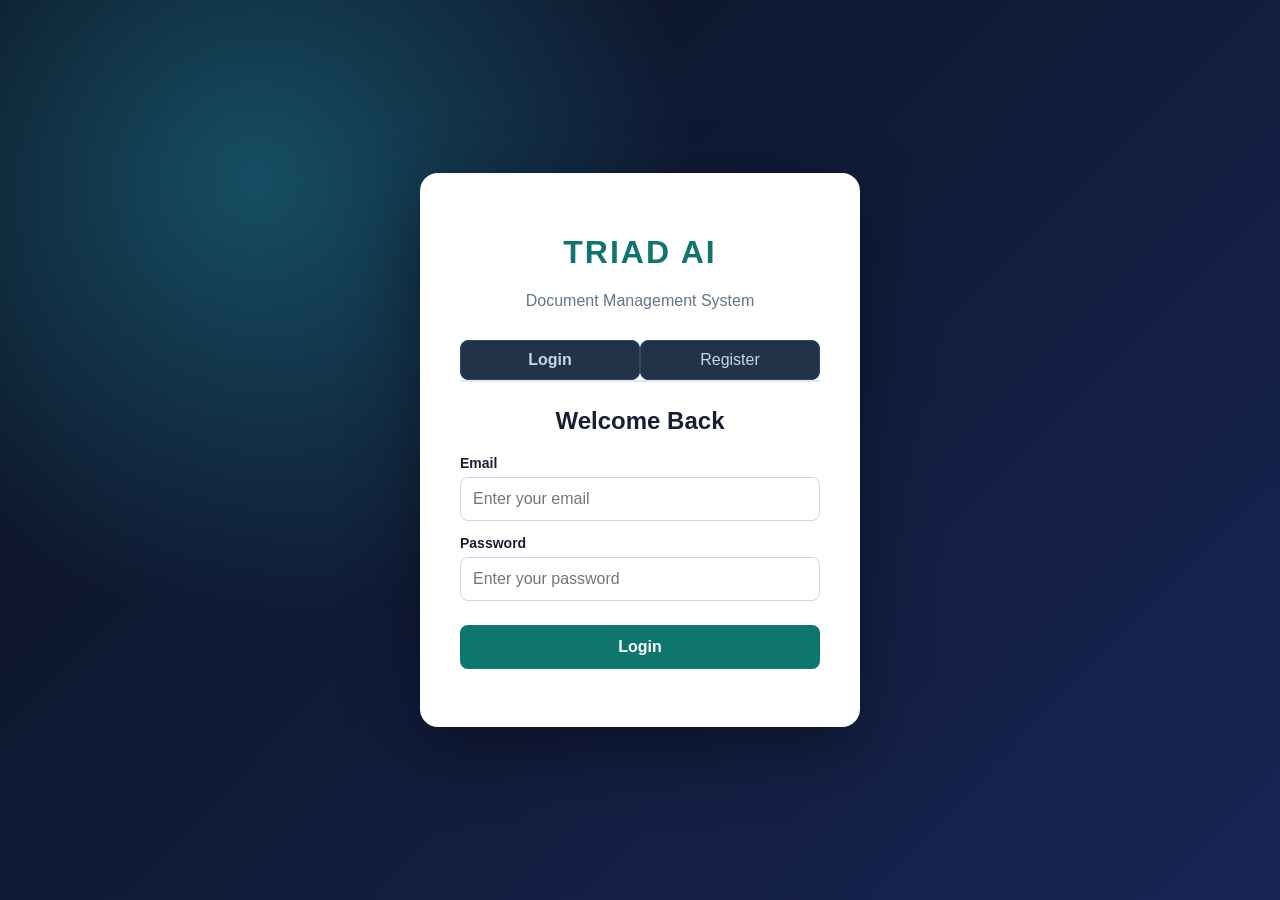
==== frontend/index.html @ d1b76850 "Initial commit - TRIAD AI Document Management System" ====
<!DOCTYPE html>
<html lang="en">
<head>
    <meta charset="UTF-8">
    <meta name="viewport" content="width=device-width, initial-scale=1.0">
    <title>TRIAD AI | Document Management System</title>
    <link rel="stylesheet" href="style.css">
</head>
<body>
    <main class="auth-container">
        <div class="auth-card">
            <div class="brand">
                <h1>TRIAD AI</h1>
                <p>Document Management System</p>
            </div>

            <div class="tabs">
                <button id="loginTab" class="active"
                    onclick="showLogin()">Login</button>
                <button id="registerTab"
                    onclick="showRegister()">Register</button>
            </div>

            <form id="loginForm">
                <h2>Welcome Back</h2>

                <label for="loginEmail">Email</label>
                <input type="email" id="loginEmail"
                    placeholder="Enter your email" required>

                <label for="loginPassword">Password</label>
                <input type="password" id="loginPassword"
                    placeholder="Enter your password" required>

                <button type="submit" class="primary-btn">
                    Login
                </button>
            </form>

            <form id="registerForm" style="display: none;">
                <h2>Create Account</h2>

                <label for="registerUsername">Username</label>
                <input type="text" id="registerUsername"
                    placeholder="Enter username" required>

                <label for="registerEmail">Email</label>
                <input type="email" id="registerEmail"
                    placeholder="Enter email" required>

                <label for="registerPassword">Password</label>
                <input type="password" id="registerPassword"
                    placeholder="Create password" required>

                <label for="registerDivision">Division</label>
                <select id="registerDivision" required>
                    <option value="">Select division</option>
                    <option value="IT">IT</option>
                    <option value="HR">HR</option>
                    <option value="Finance">Finance</option>
                    <option value="Operations">Operations</option>
                </select>

                <button type="submit" class="primary-btn">
                    Register
                </button>
            </form>

            <p id="message" role="status" aria-live="polite"></p>
        </div>
    </main>

    <script src="config.js"></script>
<script src="script.js"></script>
</body>
</html>
---- frontend/style.css ----
:root{--bg:#0b1220;--sidebar:#0f172a;--surface:#151f30;--border:#29374b;--text:#f1f5f9;--muted:#94a3b8;--teal:#2dd4bf}
*{box-sizing:border-box}body{margin:0;min-height:100vh;background:var(--bg);color:var(--text);font-family:'Segoe UI',Arial,sans-serif}button,input,select{font:inherit}button{cursor:pointer}button:disabled{opacity:.55;cursor:not-allowed}button:focus-visible,input:focus-visible,select:focus-visible{outline:2px solid var(--teal);outline-offset:2px}
/* Login/register compatibility */
.auth-container{min-height:100vh;display:flex;justify-content:center;align-items:center;padding:24px;background:radial-gradient(circle at 20% 20%,#164e63,transparent 35%),linear-gradient(135deg,#0b1220,#172554)}.auth-card{width:100%;max-width:440px;background:white;color:#172033;padding:40px;border-radius:18px;box-shadow:0 24px 70px #0006}.brand{text-align:center;margin-bottom:30px}.brand h1{color:#0f766e;font-size:32px;letter-spacing:2px}.brand p{color:#64748b}.tabs{display:flex;border-bottom:2px solid #e2e8f0;margin-bottom:25px}.tabs button{flex:1;padding:12px;border:0;background:transparent;color:#64748b}.tabs button.active{color:#0f766e;border-bottom:3px solid #0f766e;font-weight:700}.auth-card h2{text-align:center}.auth-card label{display:block;font-weight:600;font-size:14px;margin:14px 0 6px}.auth-card input,.auth-card select{width:100%;padding:12px;border:1px solid #cbd5e1;border-radius:8px;background:white;color:#172033}.primary-btn{width:100%;margin-top:24px;padding:13px;border:0;border-radius:8px;background:#0f766e;color:white;font-weight:700}#message{text-align:center;margin-top:18px}
.workspace{display:flex;min-height:100vh}.sidebar{width:265px;flex-shrink:0;min-height:100vh;background:var(--sidebar);border-right:1px solid var(--border);padding:26px 16px;display:flex;flex-direction:column}.sidebar-brand{display:flex;align-items:center;gap:12px;padding:4px 10px 30px}.brand-icon{width:42px;height:42px;border-radius:12px;background:linear-gradient(135deg,#2dd4bf,#2563eb);color:#06121e;display:grid;place-items:center;font-size:24px;font-weight:900}.sidebar-brand h2{font-size:19px;margin:0}.sidebar-brand p{font-size:11px;color:var(--muted);margin:4px 0}.workspace-label{font-size:11px;letter-spacing:1.5px;color:#64748b;font-weight:700;margin:20px 12px 12px}.sidebar-nav{display:flex;flex-direction:column;gap:5px}.nav-item{padding:13px 14px;text-align:left;border:1px solid transparent;border-radius:9px;background:transparent;color:#aebdd0;font-size:14px}.nav-item:hover{background:#1c2a3e}.nav-item.active{background:#123e49;border-color:#1c6067;color:var(--teal);font-weight:600}.sidebar-bottom{margin-top:auto;padding-top:30px}.sidebar-user{display:flex;align-items:center;gap:10px;padding:15px 10px;border-top:1px solid var(--border)}.user-avatar{width:38px;height:38px;border-radius:50%;display:grid;place-items:center;background:#164e63;color:var(--teal)}.sidebar-user strong,.sidebar-user small{display:block}.sidebar-user small{color:var(--muted);font-size:11px}.logout-btn{width:100%;padding:12px;background:#351f2a;border:1px solid #653244;border-radius:9px;color:#fda4af}.main-content{flex:1;min-width:0}.topbar{min-height:76px;background:#101a2a;border-bottom:1px solid var(--border);padding:16px 36px;display:flex;align-items:center;justify-content:space-between;gap:16px}#breadcrumb{font-size:13px;color:var(--muted)}.content-area{max-width:1500px;margin:auto;padding:38px}.dashboard-section[hidden],iframe[hidden]{display:none!important}.page-heading{margin-bottom:28px}.page-heading h1{font-size:30px;margin:0 0 8px}.page-heading p,.muted-paragraph{font-size:13px;color:var(--muted);line-height:1.7}.stats-grid{display:grid;grid-template-columns:repeat(3,minmax(0,1fr));gap:20px;margin-bottom:28px}.stat-card,.panel{background:var(--surface);border:1px solid var(--border);border-radius:14px;padding:26px}.stat-card p{color:var(--muted);font-size:13px}.stat-card h2{font-size:34px;margin:8px 0}.stat-card small{color:#71839b}.panel{margin-bottom:24px}.panel h2{font-size:19px;margin:0 0 18px}.panel-heading{display:flex;align-items:center;justify-content:space-between;gap:15px;margin-bottom:22px}.panel-heading h2{margin:0}.panel-heading p{font-size:12px;color:var(--muted)}button:not(.nav-item):not(.logout-btn):not(.action-btn):not(.primary-btn){padding:10px 16px;background:#203349;color:#cbd5e1;border:1px solid #34485e;border-radius:8px}.action-btn{padding:12px 20px;background:var(--teal);color:#052e2b;border:0;border-radius:9px;font-weight:700}#documentList,#recentDocuments,#searchResults,#requestList{display:flex;flex-direction:column;gap:10px}.document-item{display:flex;align-items:center;justify-content:space-between;flex-wrap:wrap;gap:14px;padding:16px;background:#111c2c;border:1px solid var(--border);border-radius:10px}.document-row-info{min-width:0;flex:1;overflow-wrap:anywhere}.document-row-info strong{font-size:14px}.document-row-actions{display:flex;gap:8px;flex-wrap:wrap}.empty-state{padding:36px;text-align:center;color:var(--muted);border:1px dashed var(--border);border-radius:10px}.upload-panel{max-width:850px}.panel label{display:block;font-size:13px;font-weight:600;margin:14px 0 9px}.upload-zone{padding:35px;text-align:center;border:2px dashed #3b536b;border-radius:14px;background:#111c2c}.upload-zone p{color:var(--muted);font-size:13px}.upload-zone input{max-width:100%}.upload-panel input[type=text],.search-controls input,.metadata-row input,#metadataDocumentSelect{width:100%;padding:13px 15px;border:1px solid #3b536b;border-radius:9px;background:#101a2a;color:white}.upload-panel .action-btn{margin-top:20px}.search-controls{display:flex;gap:12px;margin-bottom:24px}.search-controls input{flex:1}.document-detail-actions{display:flex;justify-content:flex-end;gap:10px;flex-wrap:wrap;margin-bottom:20px}.document-detail-grid{display:grid;grid-template-columns:minmax(0,1.7fr) minmax(280px,1fr);gap:20px}.document-preview-panel{min-width:0}#pdfPreview{width:100%;height:650px;background:white;border:1px solid #34485e;border-radius:10px}.document-info-column .panel{margin-bottom:20px}.detail-field{padding:12px 0;border-bottom:1px solid var(--border)}.detail-field-label{display:block;color:var(--muted);font-size:12px;margin-bottom:6px}.detail-field-value{display:block;overflow-wrap:anywhere;font-size:14px}#previewStatus{color:var(--muted)}.ocr-panel{margin-top:20px}#documentOCR{max-height:350px;overflow:auto;white-space:pre-wrap;overflow-wrap:anywhere;padding:20px;background:var(--bg);border:1px solid var(--border);border-radius:10px;color:#cbd5e1;font-size:13px;line-height:1.7}#dashboardMessage{color:var(--teal);font-size:14px;font-weight:600}.metadata-fields{display:flex;flex-direction:column;gap:12px;margin:22px 0}.metadata-row{display:grid;grid-template-columns:minmax(0,1fr) minmax(0,1.3fr) auto;gap:10px;align-items:center}.metadata-actions{display:flex;gap:12px;flex-wrap:wrap;margin:18px 0}.metadata-row button{white-space:nowrap}@media(max-width:1000px){.document-detail-grid{grid-template-columns:1fr}.stats-grid{grid-template-columns:repeat(2,minmax(0,1fr))}}@media(max-width:768px){.workspace{flex-direction:column}.sidebar{width:100%;min-height:auto}.sidebar-nav{flex-direction:row;flex-wrap:wrap}.sidebar-bottom{margin-top:20px}.topbar{padding:18px;flex-wrap:wrap}.content-area{padding:20px}.stats-grid{grid-template-columns:1fr}.panel{padding:18px}.document-item{align-items:flex-start;flex-direction:column}.search-controls{flex-direction:column}.metadata-row{grid-template-columns:1fr}.page-heading h1{font-size:24px}}
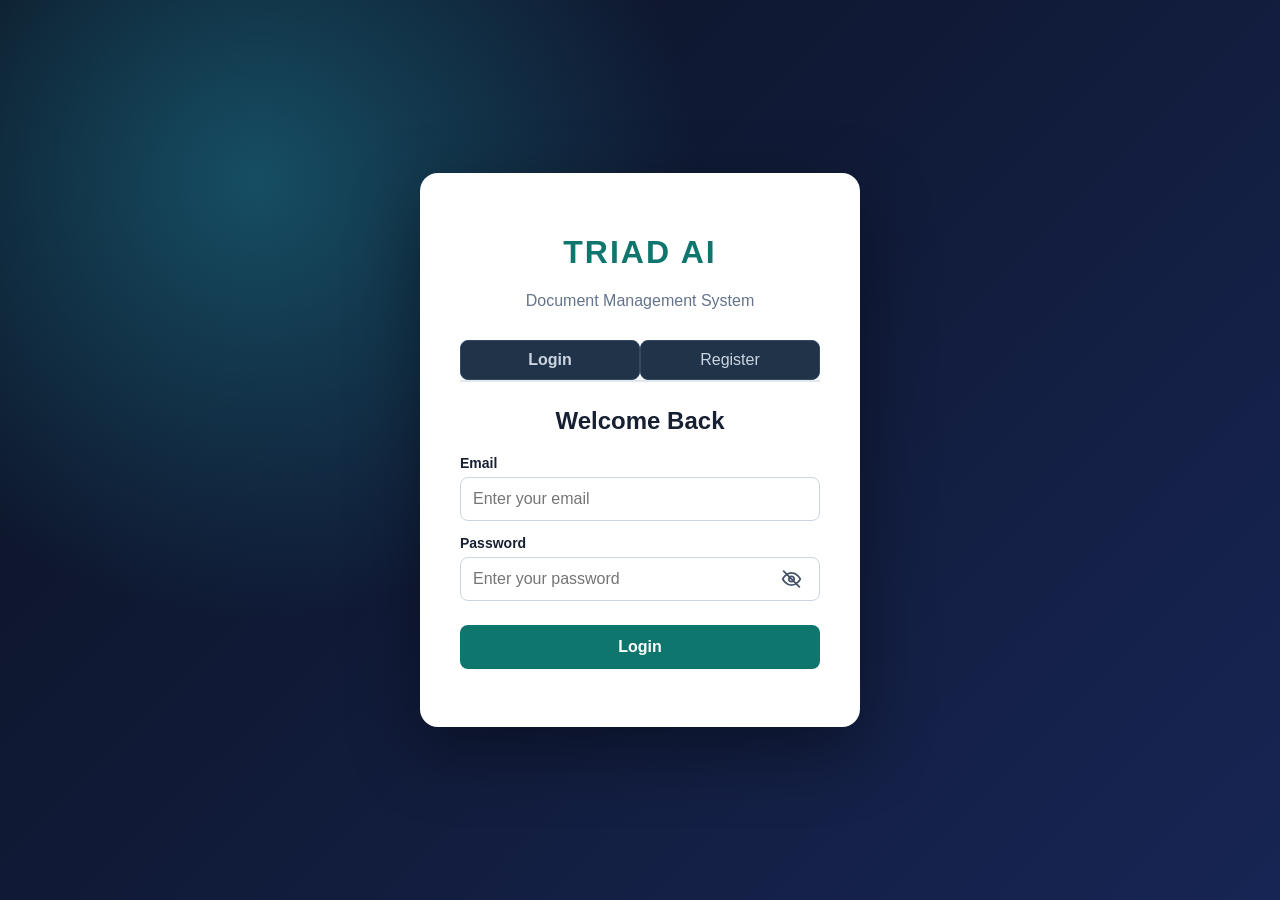
==== commit d66c74d2: "Complete TRIAD AI DMS with user approvals and document management" ====
--- a/frontend/index.html
+++ b/frontend/index.html
@@ -6,10 +6,53 @@
     <meta name="viewport" content="width=device-width, initial-scale=1.0">
     <title>TRIAD AI | Document Management System</title>
     <link rel="stylesheet" href="style.css">
+
+    <style>
+        .password-wrapper {
+            position: relative;
+            width: 100%;
+        }
+
+        .password-wrapper input {
+            width: 100%;
+            padding-right: 55px;
+        }
+
+        .password-toggle {
+            position: absolute;
+            right: 10px;
+            top: 50%;
+            transform: translateY(-50%);
+            border: none !important;
+            background: transparent !important;
+            padding: 8px !important;
+            color: #475569 !important;
+            display: flex;
+            align-items: center;
+            justify-content: center;
+            cursor: pointer;
+        }
+
+        .password-toggle:hover {
+            color: #0f766e !important;
+        }
+
+        .password-toggle svg {
+            width: 21px;
+            height: 21px;
+            fill: none;
+            stroke: currentColor;
+            stroke-width: 2;
+            stroke-linecap: round;
+            stroke-linejoin: round;
+        }
+    </style>
 </head>
+
 <body>
     <main class="auth-container">
         <div class="auth-card">
+
             <div class="brand">
                 <h1>TRIAD AI</h1>
                 <p>Document Management System</p>
@@ -17,41 +60,88 @@
 
             <div class="tabs">
                 <button id="loginTab" class="active"
-                    onclick="showLogin()">Login</button>
+                        onclick="showLogin()">
+                    Login
+                </button>
+
                 <button id="registerTab"
-                    onclick="showRegister()">Register</button>
+                        onclick="showRegister()">
+                    Register
+                </button>
             </div>
 
+            <!-- LOGIN -->
             <form id="loginForm">
                 <h2>Welcome Back</h2>
 
                 <label for="loginEmail">Email</label>
-                <input type="email" id="loginEmail"
-                    placeholder="Enter your email" required>
+                <input type="email"
+                       id="loginEmail"
+                       placeholder="Enter your email"
+                       required>
 
                 <label for="loginPassword">Password</label>
-                <input type="password" id="loginPassword"
-                    placeholder="Enter your password" required>
+
+                <div class="password-wrapper">
+                    <input type="password"
+                           id="loginPassword"
+                           placeholder="Enter your password"
+                           required>
+
+                    <button type="button"
+                            class="password-toggle"
+                            onclick="togglePassword('loginPassword', this)"
+                            aria-label="Show password"
+                            aria-pressed="false">
+                        <svg viewBox="0 0 24 24" aria-hidden="true">
+                            <path d="M2 12s3.5-7 10-7 10 7 10 7-3.5 7-10 7S2 12 2 12Z"/>
+                            <circle cx="12" cy="12" r="3"/>
+                            <path d="M3 3l18 18"/>
+                        </svg>
+                    </button>
+                </div>
 
                 <button type="submit" class="primary-btn">
                     Login
                 </button>
             </form>
 
+            <!-- REGISTER -->
             <form id="registerForm" style="display: none;">
                 <h2>Create Account</h2>
 
                 <label for="registerUsername">Username</label>
-                <input type="text" id="registerUsername"
-                    placeholder="Enter username" required>
+                <input type="text"
+                       id="registerUsername"
+                       placeholder="Enter username"
+                       required>
 
                 <label for="registerEmail">Email</label>
-                <input type="email" id="registerEmail"
-                    placeholder="Enter email" required>
+                <input type="email"
+                       id="registerEmail"
+                       placeholder="Enter email"
+                       required>
 
                 <label for="registerPassword">Password</label>
-                <input type="password" id="registerPassword"
-                    placeholder="Create password" required>
+
+                <div class="password-wrapper">
+                    <input type="password"
+                           id="registerPassword"
+                           placeholder="Create password"
+                           required>
+
+                    <button type="button"
+                            class="password-toggle"
+                            onclick="togglePassword('registerPassword', this)"
+                            aria-label="Show password"
+                            aria-pressed="false">
+                        <svg viewBox="0 0 24 24" aria-hidden="true">
+                            <path d="M2 12s3.5-7 10-7 10 7 10 7-3.5 7-10 7S2 12 2 12Z"/>
+                            <circle cx="12" cy="12" r="3"/>
+                            <path d="M3 3l18 18"/>
+                        </svg>
+                    </button>
+                </div>
 
                 <label for="registerDivision">Division</label>
                 <select id="registerDivision" required>
@@ -59,7 +149,6 @@
                     <option value="IT">IT</option>
                     <option value="HR">HR</option>
                     <option value="Finance">Finance</option>
-                    <option value="Operations">Operations</option>
                 </select>
 
                 <button type="submit" class="primary-btn">
@@ -68,10 +157,34 @@
             </form>
 
             <p id="message" role="status" aria-live="polite"></p>
+
         </div>
     </main>
 
     <script src="config.js"></script>
-<script src="script.js"></script>
+    <script src="script.js"></script>
+
+    <script>
+        function togglePassword(inputId, button) {
+            const input = document.getElementById(inputId);
+            const visible = input.type === "password";
+
+            input.type = visible ? "text" : "password";
+
+            button.setAttribute(
+                "aria-label",
+                visible ? "Hide password" : "Show password"
+            );
+
+            button.setAttribute(
+                "aria-pressed",
+                String(visible)
+            );
+
+            button.querySelector("svg").innerHTML = visible
+                ? '<path d="M2 12s3.5-7 10-7 10 7 10 7-3.5 7-10 7S2 12 2 12Z"/><circle cx="12" cy="12" r="3"/>'
+                : '<path d="M2 12s3.5-7 10-7 10 7 10 7-3.5 7-10 7S2 12 2 12Z"/><circle cx="12" cy="12" r="3"/><path d="M3 3l18 18"/>';
+        }
+    </script>
 </body>
 </html>
